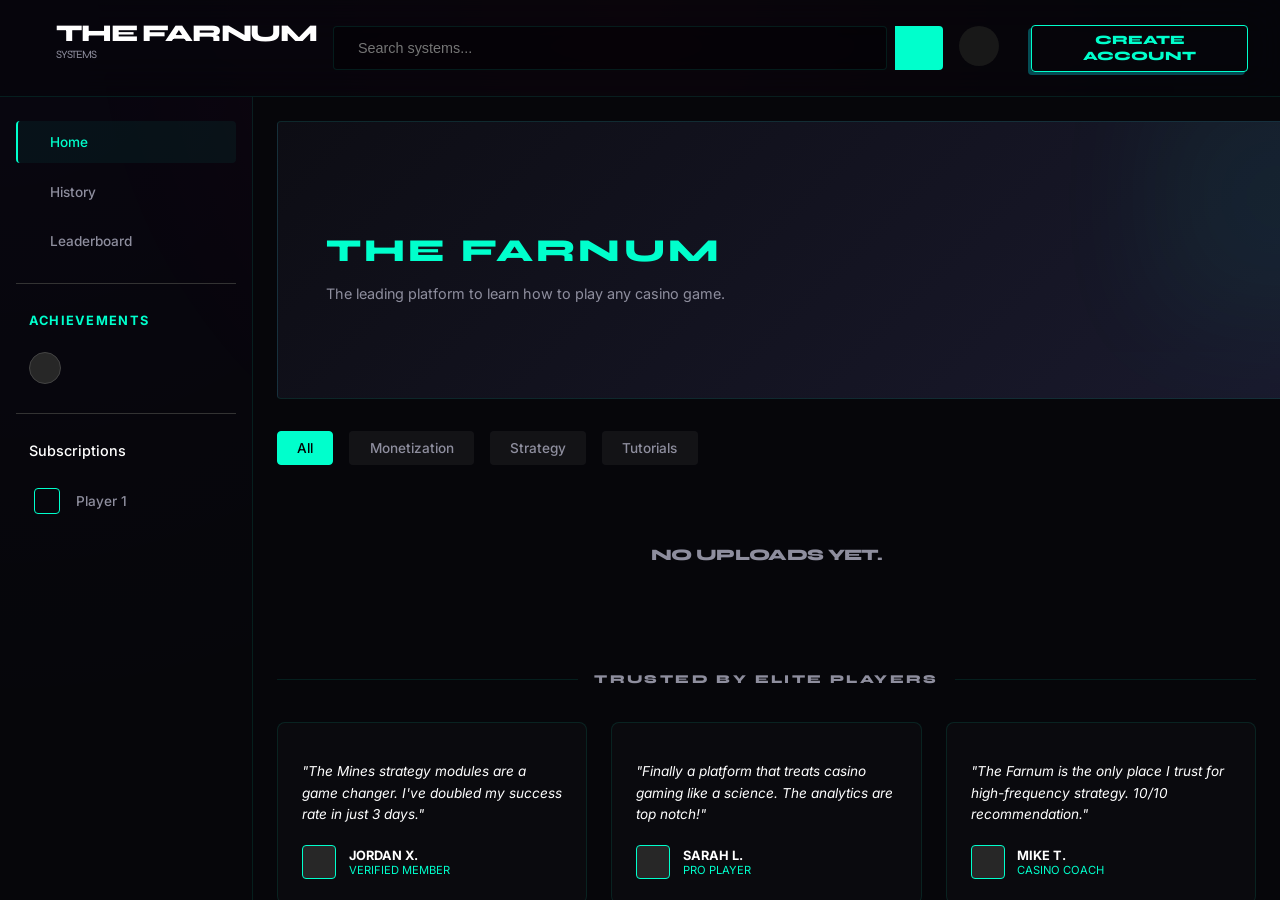
==== index.html @ 50205018 "Add files via upload" ====
<!DOCTYPE html>
<html lang="en">
<head>
    <meta charset="UTF-8">
    <meta name="viewport" content="width=device-width, initial-scale=1.0">
    <title>THE FARNUM | Elite Training System</title>
    <meta name="description" content="A premium, dark editorial video sharing experience. Upload and share instantly.">
    <link rel="stylesheet" href="style.css">
    <!-- Supabase SDK -->
    <script src="https://cdn.jsdelivr.net/npm/@supabase/supabase-js@2"></script>
    <script src="https://unpkg.com/lucide@latest"></script>
</head>
<body>
    <header>
        <div class="header-left">
            <i data-lucide="menu" style="cursor: pointer;"></i>
            <a href="index.html" style="text-decoration: none; display: flex; align-items: center; gap: 0.5rem; color: #fff;">
                <h1 style="font-family: 'Syne', sans-serif; font-size: 1.5rem; font-weight: 800; letter-spacing: -0.05em; font-style: normal; margin: 0;">THE FARNUM <span style="font-weight: 400; font-size: 0.7rem; color: var(--text-secondary); vertical-align: top;">SYSTEMS</span></h1>
            </a>
        </div>
        <div class="header-center">
            <div class="search-bar">
                <input type="text" placeholder="Search systems...">
            </div>
            <button class="search-btn">
                <i data-lucide="search" style="width: 18px;"></i>
            </button>
            <div style="background: #181818; width: 40px; height: 40px; border-radius: 50%; display: flex; align-items: center; justify-content: center; margin-left: 0.5rem; cursor: pointer;">
                <i data-lucide="mic" style="width: 18px;"></i>
            </div>
        </div>
        <div class="header-right">
            <i data-lucide="video" style="cursor: pointer;"></i>
            <i data-lucide="bell" style="cursor: pointer;" class="desktop-only"></i>
            <button id="header-login-btn" class="btn btn-secondary" style="padding: 0.4rem 1rem; font-size: 0.8rem; border-radius: 4px; border: 1px solid var(--accent-color); color: var(--accent-color);">
                CREATE ACCOUNT
            </button>
            <div id="user-profile" style="display: none; align-items: center; gap: 0.8rem; cursor: pointer;">
                <span id="user-name" style="font-size: 0.8rem; font-weight: 500;" class="desktop-only"></span>
                <div id="user-avatar" class="channel-avatar" style="width: 32px; height: 32px; border: 1px solid var(--accent-color);"></div>
            </div>
        </div>
    </header>

    <div class="app-layout">
        <aside class="sidebar">
            <a href="index.html" class="nav-item active"><i data-lucide="home"></i> Home</a>
            <a href="#" class="nav-item" onclick="showSection('history')"><i data-lucide="history"></i> History</a>
            <a href="#" class="nav-item" onclick="showSection('leaderboard')"><i data-lucide="trophy"></i> Leaderboard</a>
            <a href="#" id="sidebar-admin-link" class="nav-item" style="display: none;" onclick="showSection('admin-dashboard')"><i data-lucide="settings"></i> Admin Console</a>
            <hr style="border: none; border-top: 1px solid #333; margin: 0.8rem 0;">
            <div style="padding: 0.5rem 0.8rem; font-size: 0.8rem; font-weight: 700; color: var(--accent-color); letter-spacing: 0.1em;">ACHIEVEMENTS</div>
            <div id="badge-container" style="padding: 0.5rem 0.8rem; display: flex; flex-wrap: wrap; gap: 0.5rem;">
                <!-- Badges will appear here -->
                <div title="Novice" style="width: 30px; height: 30px; background: #272727; border-radius: 50%; display: flex; align-items: center; justify-content: center; border: 1px solid #444;"><i data-lucide="award" style="width: 14px; color: #555;"></i></div>
            </div>
            <hr style="border: none; border-top: 1px solid #333; margin: 0.8rem 0;">
            <div style="padding: 0.5rem 0.8rem; font-size: 0.9rem; font-weight: 500;">Subscriptions</div>
            <a href="#" class="nav-item"><div class="channel-avatar" style="width: 24px; height: 24px;"></div> Player 1</a>
        </aside>

        <main class="main-content">
            <!-- Hero banner within main content -->
            <div style="width: 100%; border-radius: 4px; height: 180px; background: linear-gradient(135deg, #0d0d14, #1a1a2e); margin-bottom: 2rem; display: flex; align-items: center; padding: 3rem; overflow: hidden; position: relative; border: 1px solid var(--border-color);">
                <div style="z-index: 2;">
                    <h2 style="font-size: 2rem; margin-bottom: 0.5rem; letter-spacing: 0.1em; color: var(--accent-color);">THE FARNUM</h2>
                    <p style="color: var(--text-secondary); max-width: 500px; font-size: 0.9rem;">The leading platform to learn how to play any casino game.</p>
                </div>
                <div style="position: absolute; right: -50px; top: -50px; width: 250px; height: 250px; background: var(--accent-color); opacity: 0.05; filter: blur(60px);"></div>
            </div>


            <!-- Admin Intelligence Dashboard -->
            <div id="admin-dashboard" style="display: none; animation: entrance 0.6s ease-out;">
                <h2 style="margin-bottom: 2rem; color: var(--accent-color); letter-spacing: 0.1em;">ADMIN INTELLIGENCE</h2>
                
                <!-- Analytics Row -->
                <div style="display: grid; grid-template-columns: repeat(auto-fit, minmax(200px, 1fr)); gap: 1.5rem; margin-bottom: 3rem;">
                    <div style="background: rgba(255,255,255,0.03); padding: 2rem; border-radius: 12px; border: 1px solid var(--border-color);">
                        <div style="font-size: 0.7rem; color: var(--text-secondary); letter-spacing: 0.2em; margin-bottom: 1rem;">TOTAL BROADCASTS</div>
                        <div id="stat-total-videos" style="font-size: 2rem; font-weight: 800; color: #fff;">0</div>
                    </div>
                    <div style="background: rgba(255,255,255,0.03); padding: 2rem; border-radius: 12px; border: 1px solid var(--border-color);">
                        <div style="font-size: 0.7rem; color: var(--text-secondary); letter-spacing: 0.2em; margin-bottom: 1rem;">TOTAL TRAFFIC (VIEWS)</div>
                        <div id="stat-total-views" style="font-size: 2rem; font-weight: 800; color: var(--accent-color);">4.2K</div>
                    </div>
                    <div style="background: rgba(255,255,255,0.03); padding: 2rem; border-radius: 12px; border: 1px solid var(--border-color);">
                        <div style="font-size: 0.7rem; color: var(--text-secondary); letter-spacing: 0.2em; margin-bottom: 1rem;">ACTIVE SESSIONS</div>
                        <div style="font-size: 2rem; font-weight: 800; color: #4ade80;">12</div>
                    </div>
                </div>

                <div style="display: grid; grid-template-columns: 1fr 400px; gap: 3rem; align-items: start;">
                    <div class="tools-side">
                        <h3 style="font-size: 1rem; margin-bottom: 1.5rem; letter-spacing: 0.1em;">CONTENT PUBLISHING</h3>
                        <section class="upload-section" style="background: rgba(0,0,0,0.3); padding: 2rem; border-radius: 12px; border: 1px solid var(--border-color);">
                            <div class="drop-zone" id="drop-zone" style="height: 180px;">
                                <i data-lucide="upload-cloud"></i>
                                <p>DRAG & DROP MODULE</p>
                                <input type="file" id="file-input" accept="video/mp4,video/quicktime,video/webm">
                            </div>
                            <input type="text" id="video-title-input" placeholder="MODULE TITLE" class="premium-input" style="margin-top: 1rem;">
                            <input type="text" id="video-play-link" placeholder="PLAY LINK (Optional)" class="premium-input" style="margin-top: 0.5rem;">
                            <input type="number" id="video-price-input" placeholder="PRICE ($) - Leave blank for Free" class="premium-input" style="margin-top: 0.5rem;" min="0" step="0.01">
                            <textarea id="video-desc-input" placeholder="STRATEGY SUMMARY" class="premium-input" rows="3" style="margin-top: 0.5rem;"></textarea>
                            <button id="final-upload-btn" class="btn btn-primary" style="margin-top: 1.5rem; width: 100%; height: 50px;">PUBLISH TO THE FARNUM</button>
                        </section>
                    </div>

                    <div class="config-side">
                        <h3 style="font-size: 1rem; margin-bottom: 1.5rem; letter-spacing: 0.1em;">SYSTEM LINKS</h3>
                        <div style="background: rgba(255,255,255,0.03); padding: 2rem; border-radius: 12px; border: 1px solid var(--border-color); display: flex; flex-direction: column; gap: 1rem;">
                            <div>
                                <label style="font-size: 0.6rem; color: var(--text-secondary); display: block; margin-bottom: 0.5rem;">TELEGRAM COMMUNITY</label>
                                <input type="text" id="tg-config-input" placeholder="https://t.me/..." class="premium-input">
                            </div>
                            <div>
                                <label style="font-size: 0.6rem; color: var(--text-secondary); display: block; margin-bottom: 0.5rem;">GAMING ACCOUNT SYSTEM</label>
                                <input type="text" id="gaming-link-input" placeholder="https://..." class="premium-input">
                            </div>
                            <div>
                                <label style="font-size: 0.6rem; color: var(--text-secondary); display: block; margin-bottom: 0.5rem;">SUPABASE ENDPOINT</label>
                                <input type="text" id="sb-url-input" placeholder="API URL" class="premium-input">
                            </div>
                            <div>
                                <label style="font-size: 0.6rem; color: var(--text-secondary); display: block; margin-bottom: 0.5rem;">SUPABASE ACCESS KEY</label>
                                <input type="password" id="sb-key-input" placeholder="SERVICE ROLE" class="premium-input">
                            </div>
                            <div>
                                <label style="font-size: 0.6rem; color: var(--text-secondary); display: block; margin-bottom: 0.5rem;">PAYSTACK PUBLIC KEY</label>
                                <input type="password" id="paystack-key-input" placeholder="pk_live_... or pk_test_..." class="premium-input">
                            </div>
                            <button id="save-config-btn" class="btn btn-secondary" style="margin-top: 1rem; width: 100%;">SAVE ENVIRONMENT</button>
                        </div>
                    </div>
                </div>
            </div>

            <div id="main-gallery">
                <div id="broadcasts">
                    <div style="display: flex; gap: 1rem; margin-bottom: 2rem; overflow-x: auto; padding-bottom: 1rem;">
                        <div class="filter-chip active" onclick="setFilter('All', this)">All</div>
                        <div class="filter-chip" onclick="setFilter('Monetization', this)">Monetization</div>
                        <div class="filter-chip" onclick="setFilter('Strategy', this)">Strategy</div>
                        <div class="filter-chip" onclick="setFilter('Tutorials', this)">Tutorials</div>
                    </div>
                    </div>
                    <div id="video-list"></div>
                </div>
                
                <!-- Trust / Reviews Section -->
                <div id="reviews-section" style="margin-top: 4rem; margin-bottom: 2rem;">
                    <div style="display: flex; align-items: center; gap: 1rem; margin-bottom: 1.5rem;">
                        <div style="height: 1px; flex: 1; background: var(--border-color);"></div>
                        <h3 style="font-size: 0.75rem; letter-spacing: 0.2em; color: var(--text-secondary);">TRUSTED BY ELITE PLAYERS</h3>
                        <div style="height: 1px; flex: 1; background: var(--border-color);"></div>
                    </div>
                    <div style="display: grid; grid-template-columns: repeat(auto-fit, minmax(280px, 1fr)); gap: 1.5rem;">
                        <!-- Review 1 -->
                        <div style="background: rgba(255,255,255,0.02); padding: 1.5rem; border-radius: 8px; border: 1px solid var(--border-color);">
                            <div style="display: flex; gap: 0.5rem; color: #fbbf24; margin-bottom: 0.8rem; font-size: 0.8rem;">
                                <i data-lucide="star" style="width: 14px; fill: #fbbf24;"></i>
                                <i data-lucide="star" style="width: 14px; fill: #fbbf24;"></i>
                                <i data-lucide="star" style="width: 14px; fill: #fbbf24;"></i>
                                <i data-lucide="star" style="width: 14px; fill: #fbbf24;"></i>
                                <i data-lucide="star" style="width: 14px; fill: #fbbf24;"></i>
                            </div>
                            <p style="font-size: 0.85rem; color: var(--text-primary); line-height: 1.6; font-style: italic; margin-bottom: 1.2rem;">"The Mines strategy modules are a game changer. I've doubled my success rate in just 3 days."</p>
                            <div style="display: flex; align-items: center; gap: 0.8rem;">
                                <div class="channel-avatar" style="width: 32px; height: 32px; background: #272727;"></div>
                                <div>
                                    <div style="font-size: 0.8rem; font-weight: 700;">JORDAN X.</div>
                                    <div style="font-size: 0.7rem; color: var(--accent-color);">VERIFIED MEMBER</div>
                                </div>
                            </div>
                        </div>
                        <!-- Review 2 -->
                        <div style="background: rgba(255,255,255,0.02); padding: 1.5rem; border-radius: 8px; border: 1px solid var(--border-color);">
                            <div style="display: flex; gap: 0.5rem; color: #fbbf24; margin-bottom: 0.8rem; font-size: 0.8rem;">
                                <i data-lucide="star" style="width: 14px; fill: #fbbf24;"></i>
                                <i data-lucide="star" style="width: 14px; fill: #fbbf24;"></i>
                                <i data-lucide="star" style="width: 14px; fill: #fbbf24;"></i>
                                <i data-lucide="star" style="width: 14px; fill: #fbbf24;"></i>
                                <i data-lucide="star" style="width: 14px; fill: #fbbf24;"></i>
                            </div>
                            <p style="font-size: 0.85rem; color: var(--text-primary); line-height: 1.6; font-style: italic; margin-bottom: 1.2rem;">"Finally a platform that treats casino gaming like a science. The analytics are top notch!"</p>
                            <div style="display: flex; align-items: center; gap: 0.8rem;">
                                <div class="channel-avatar" style="width: 32px; height: 32px; background: #272727;"></div>
                                <div>
                                    <div style="font-size: 0.8rem; font-weight: 700;">SARAH L.</div>
                                    <div style="font-size: 0.7rem; color: var(--accent-color);">PRO PLAYER</div>
                                </div>
                            </div>
                        </div>
                        <!-- Review 3 -->
                        <div style="background: rgba(255,255,255,0.02); padding: 1.5rem; border-radius: 8px; border: 1px solid var(--border-color);">
                            <div style="display: flex; gap: 0.5rem; color: #fbbf24; margin-bottom: 0.8rem; font-size: 0.8rem;">
                                <i data-lucide="star" style="width: 14px; fill: #fbbf24;"></i>
                                <i data-lucide="star" style="width: 14px; fill: #fbbf24;"></i>
                                <i data-lucide="star" style="width: 14px; fill: #fbbf24;"></i>
                                <i data-lucide="star" style="width: 14px; fill: #fbbf24;"></i>
                                <i data-lucide="star" style="width: 14px; fill: #fbbf24;"></i>
                            </div>
                            <p style="font-size: 0.85rem; color: var(--text-primary); line-height: 1.6; font-style: italic; margin-bottom: 1.2rem;">"The Farnum is the only place I trust for high-frequency strategy. 10/10 recommendation."</p>
                            <div style="display: flex; align-items: center; gap: 0.8rem;">
                                <div class="channel-avatar" style="width: 32px; height: 32px; background: #272727;"></div>
                                <div>
                                    <div style="font-size: 0.8rem; font-weight: 700;">MIKE T.</div>
                                    <div style="font-size: 0.7rem; color: var(--accent-color);">CASINO COACH</div>
                                </div>
                            </div>
                        </div>
                    </div>
                </div>
            </div>

            <!-- Leaderboard Section -->
            <div id="leaderboard-section" style="display: none; animation: entrance 0.6s ease-out;">
                <h2 style="margin-bottom: 2rem; color: var(--accent-color); letter-spacing: 0.1em;">TOP EARNERS LEADERBOARD</h2>
                <div style="background: rgba(255,255,255,0.02); border: 1px solid var(--border-color); border-radius: 8px; overflow: hidden;">
                    <table style="width: 100%; border-collapse: collapse; text-align: left;">
                        <thead style="background: rgba(0,255,204,0.05);">
                            <tr>
                                <th style="padding: 1rem;">RANK</th>
                                <th style="padding: 1rem;">PLAYER</th>
                                <th style="padding: 1rem;">EARNINGS</th>
                                <th style="padding: 1rem;">SKILL LEVEL</th>
                            </tr>
                        </thead>
                        <tbody id="leaderboard-body">
                            <!-- Mock Data -->
                        </tbody>
                    </table>
                </div>
            </div>

            <!-- History Section -->
            <div id="history-section" style="display: none; animation: entrance 0.6s ease-out;">
                <h2 style="margin-bottom: 2rem; color: var(--accent-color); letter-spacing: 0.1em;">WATCH HISTORY</h2>
                <div id="history-list" class="video-grid" style="display: grid; grid-template-columns: repeat(auto-fill, minmax(280px, 1fr)); gap: 1rem;"></div>
            </div>
        </main>
    </div>

    <!-- Auth Modals -->
    <div class="overlay" id="auth-overlay">
        <div class="result-card" style="max-width: 400px; padding: 3rem 2rem; border-radius: 12px; background: #0c0c14;">
            <div style="margin-bottom: 2rem;">
                <i data-lucide="graduation-cap" style="width: 48px; height: 48px; color: var(--accent-color); margin-bottom: 1rem;"></i>
                <h2 style="font-size: 1.5rem; letter-spacing: 0.1em;">ACCESS THE FARNUM</h2>
                <p style="color: var(--text-secondary); font-size: 0.85rem; margin-top: 0.5rem;">One step closer to monetization mastery.</p>
            </div>

            <div style="margin: 1.5rem 0 1rem 0; display: flex; align-items: start; gap: 0.8rem; background: rgba(0,0,0,0.3); padding: 1rem; border-radius: 8px; border: 1px solid var(--border-color);">
                <input type="checkbox" id="age-confirm-checkbox" style="width: 18px; height: 18px; accent-color: var(--accent-secondary); margin-top: 2px;">
                <label for="age-confirm-checkbox" style="font-size: 0.8rem; color: var(--text-secondary); line-height: 1.4;">
                    I confirm that I am <strong>18 years of age or older</strong>, and agree to the Terms of Service.
                </label>
            </div>

            <button id="google-login-btn" class="btn btn-secondary" style="width: 100%; justify-content: center; background: #fff; color: #000; border: none; font-weight: 600;">
                <img src="https://www.google.com/favicon.ico" style="width: 18px; margin-right: 0.5rem;"> CONTINUE WITH GOOGLE
            </button>

            <div style="margin: 1.5rem 0; display: flex; align-items: center; gap: 1rem;">
                <hr style="flex: 1; border: none; border-top: 1px solid #333;">
                <span style="font-size: 0.7rem; color: #555;">SYSTEM ACCESS</span>
                <hr style="flex: 1; border: none; border-top: 1px solid #333;">
            </div>

            <button class="btn btn-secondary" style="width: 100%; justify-content: center; font-size: 0.8rem; margin-top: 1rem;" onclick="document.getElementById('auth-overlay').style.display='none'">
                CANCEL
            </button>

            <p style="text-align: center; font-size: 0.75rem; color: var(--text-secondary); margin-top: 2rem;">
                Already have an account? <a href="#" style="color: var(--accent-color); text-decoration: none; font-weight: 700;">Sign in here</a>
            </p>
        </div>
    </div>

    <!-- Modals -->
    <div class="overlay" id="overlay">...</div>
    <div class="overlay" id="edit-overlay">...</div>

    <script src="app.js"></script>
    <script>lucide.createIcons();</script>

    <!-- Upload Success Overlay -->
    <div class="overlay" id="overlay">
        <div class="result-card">
            <i data-lucide="check-circle" style="color: var(--accent-color); width: 64px; height: 64px; margin-bottom: 1rem;"></i>
            <h2 class="editorial">Upload Complete</h2>
            <p style="color: var(--text-secondary);">Your video is ready to share with the world.</p>
            
            <div class="share-url">
                <span id="generated-link">https://gravity.io/watch?id=123</span>
                <button class="btn btn-secondary" id="copy-btn" style="padding: 0.5rem 1rem;">
                    <i data-lucide="copy" style="width: 16px;"></i>
                </button>
            </div>

            <div style="display: flex; gap: 1rem; justify-content: center; flex-wrap: wrap;">
                <a href="#" class="btn btn-primary" id="preview-btn" target="_blank">
                    <i data-lucide="eye"></i> PREVIEW VIDEO
                </a>
                <a href="https://t.me/your_group_link" class="btn btn-secondary" id="tg-return-btn">
                    <i data-lucide="send"></i> TELEGRAM
                </a>
                <button class="btn btn-secondary" onclick="document.getElementById('overlay').style.display='none'">
                    DONE
                </button>
            </div>
        </div>
    </div>

    <!-- Edit Modal -->
    <div class="overlay" id="edit-overlay">
        <div class="result-card" style="text-align: left;">
            <h2 class="editorial" style="margin-bottom: 2rem;">Edit Broadcast</h2>
            <div style="display: flex; flex-direction: column; gap: 1.5rem;">
                <input type="hidden" id="edit-id">
                <div>
                    <label class="editorial" style="font-size: 0.7rem; color: var(--accent-color);">Broadast Title</label>
                    <input type="text" id="edit-title" class="premium-input">
                </div>
                <div>
                    <label class="editorial" style="font-size: 0.7rem; color: var(--accent-color);">Description</label>
                    <textarea id="edit-desc" class="premium-input" rows="4"></textarea>
                </div>
                <div style="display: flex; gap: 1rem; margin-top: 1rem;">
                    <button class="btn btn-primary" id="save-edit-btn">SAVE CHANGES</button>
                    <button class="btn btn-secondary" onclick="document.getElementById('edit-overlay').style.display='none'">CANCEL</button>
                </div>
            </div>
        </div>
    </div>

    <script src="app.js"></script>
    <script>
        lucide.createIcons();
    </script>
</body>
</html>
---- style.css ----
@import url('https://fonts.googleapis.com/css2?family=Syne:wght@400;700;800&family=Inter:wght@300;400;500&display=swap');

:root {
    --bg-color: #06060a; 
    --card-bg: #0c0c14;
    --accent-color: #00ffcc; /* Emerald Cyan */
    --accent-secondary: #7000ff; /* Electric Violet */
    --text-primary: #ffffff;
    --text-secondary: #8e8e9e;
    --border-color: rgba(0, 255, 204, 0.1);
    --hover-bg: rgba(0, 255, 204, 0.05);
    --transition: all 0.4s cubic-bezier(0.16, 1, 0.3, 1);
}

body {
    background-color: var(--bg-color);
    color: var(--text-primary);
    font-family: 'Inter', sans-serif;
    margin: 0;
    display: flex;
    flex-direction: column;
    height: 100vh;
    background-image: 
        radial-gradient(circle at 0% 0%, rgba(112, 0, 255, 0.05) 0%, transparent 50%),
        radial-gradient(circle at 100% 100%, rgba(0, 255, 204, 0.05) 0%, transparent 50%);
}

body::before {
    content: '';
    position: fixed;
    top: 0; left: 0; width: 100%; height: 100%;
    background: radial-gradient(circle at 50% 0%, rgba(255, 0, 85, 0.1), transparent 50%);
    pointer-events: none;
    z-index: -1;
}

h1, h2, h3, .editorial {
    font-family: 'Syne', sans-serif;
    text-transform: uppercase;
    font-weight: 800;
    letter-spacing: -0.04em;
    font-style: normal;
}

.app-layout {
    display: flex;
    flex: 1;
    overflow: hidden;
}

.sidebar {
    width: 220px;
    padding: 1.5rem 1rem;
    display: flex;
    flex-direction: column;
    gap: 0.5rem;
    overflow-y: auto;
    border-right: 1px solid var(--border-color);
    background: rgba(6, 6, 10, 0.5);
}

.nav-item {
    display: flex;
    align-items: center;
    gap: 1rem;
    padding: 0.8rem 1rem;
    border-radius: 4px;
    cursor: pointer;
    text-decoration: none;
    color: var(--text-secondary);
    font-size: 0.85rem;
    font-weight: 500;
    transition: var(--transition);
    border-left: 2px solid transparent;
}

.nav-item:hover {
    color: var(--accent-color);
    background: rgba(0, 255, 204, 0.03);
    border-left: 2px solid var(--accent-color);
}

.nav-item.active {
    color: var(--accent-color);
    background: rgba(0, 255, 204, 0.05);
    border-left: 2px solid var(--accent-color);
}

.main-content {
    flex: 1;
    overflow-y: auto;
    padding: 1.5rem;
    background: var(--bg-color);
}

header {
    display: flex;
    justify-content: space-between;
    align-items: center;
    padding: 1.2rem 2rem;
    position: sticky;
    top: 0;
    background: rgba(6, 6, 10, 0.8);
    backdrop-filter: blur(20px);
    border-bottom: 1px solid var(--border-color);
    z-index: 100;
}

.header-left { display: flex; align-items: center; gap: 1.5rem; }
.header-center { flex: 0 1 732px; display: flex; gap: 0.5rem; }
.header-right { display: flex; gap: 1rem; align-items: center; }

.search-bar {
    display: flex;
    flex: 1;
    background: rgba(0,0,0,0.3);
    border: 1px solid var(--border-color);
    border-radius: 4px;
    padding: 0 1rem;
    align-items: center;
}

.search-bar input {
    background: transparent;
    border: none;
    color: #fff;
    padding: 0.8rem 0.5rem;
    width: 100%;
    font-size: 0.9rem;
}

.search-btn {
    background: var(--accent-color);
    border: none;
    border-radius: 0 4px 4px 0;
    padding: 0 1.5rem;
    cursor: pointer;
    color: #000;
    transition: var(--transition);
}

.search-btn:hover {
    background: #fff;
}

.logo {
    font-size: 4rem;
    background: linear-gradient(to bottom, #fff 30%, var(--accent-color));
    -webkit-background-clip: text;
    -webkit-text-fill-color: transparent;
    margin-bottom: 1rem;
}

.upload-section {
    display: flex;
    flex-direction: column;
    align-items: center;
    gap: 2rem;
    margin-bottom: 4rem;
}

.hero-section {
    width: 100%;
    min-height: 85vh;
    position: relative;
    display: flex;
    justify-content: center;
    align-items: center;
    text-align: center;
    overflow: hidden;
    margin-bottom: 2rem;
    padding: 2rem;
}

.hero-bg {
    position: absolute;
    top: 0; left: 0; width: 100%; height: 100%;
    background-size: cover;
    background-position: center;
    filter: brightness(0.3);
    z-index: -1;
    transform: scale(1.05); /* Slight zoom for depth */
}

.hero-content {
    background: rgba(0,0,0,0.6);
    backdrop-filter: blur(40px);
    padding: 4rem 3rem;
    border: 1px solid var(--border-color);
    position: relative;
    max-width: 1000px;
    box-shadow: 0 40px 100px rgba(0,0,0,0.8);
    animation: entrance 1s ease-out backwards, float 6s ease-in-out infinite;
}

.hero-content::before {
    content: '';
    position: absolute;
    top: -2px; left: -2px; right: -2px; bottom: -2px;
    background: linear-gradient(135deg, var(--accent-color), transparent, var(--accent-secondary));
    z-index: -1;
    opacity: 0.3;
}

.drop-zone {
    width: 100%;
    max-width: 800px;
    height: 400px;
    border: 2px dashed var(--border-color);
    border-radius: 24px;
    display: flex;
    flex-direction: column;
    justify-content: center;
    align-items: center;
    background: var(--glass-bg);
    backdrop-filter: blur(10px);
    cursor: pointer;
    transition: var(--transition);
    position: relative;
    overflow: hidden;
}

.drop-zone:hover, .drop-zone.drag-over {
    border-color: var(--accent-color);
    background: rgba(0, 242, 255, 0.05);
}

.drop-zone::after {
    content: '';
    position: absolute;
    top: 0; left: 0; width: 100%; height: 2px;
    background: linear-gradient(90deg, transparent, var(--accent-color), transparent);
    opacity: 0.5;
    animation: scan 3s linear infinite;
}

@keyframes scan {
    0% { top: 0% }
    100% { top: 100% }
}

.drop-zone i {
    width: 48px;
    height: 48px;
    margin-bottom: 1rem;
    color: var(--accent-color);
}

.drop-zone p {
    font-size: 1.2rem;
    color: var(--text-secondary);
}

#file-input {
    display: none;
}

.btn {
    padding: 1rem 2.5rem;
    border: none;
    cursor: pointer;
    font-family: 'Syne', sans-serif;
    font-weight: 800;
    text-transform: uppercase;
    transition: var(--transition);
    display: inline-flex;
    align-items: center;
    gap: 0.8rem;
    text-decoration: none;
    transform: var(--skew);
    position: relative;
    overflow: hidden;
}

.btn > * {
    transform: skew(10deg); /* Counter-skew content */
}

.btn-primary {
    background: var(--accent-color);
    color: #000;
    box-shadow: -5px 5px 0 var(--accent-secondary);
}

.btn-primary:hover {
    background: #fff;
    transform: var(--skew) translate(2px, -2px);
    box-shadow: -8px 8px 0 var(--accent-secondary);
}

.btn-secondary {
    background: transparent;
    color: var(--text-primary);
    border: 1px solid var(--accent-color);
    box-shadow: -3px 3px 0 rgba(0, 242, 255, 0.3);
}

.btn-secondary:hover {
    background: var(--accent-color);
    color: #000;
}

.history-section {
    max-width: 800px;
    margin: 0 auto;
}

.video-card {
    background: var(--card-bg);
    border-radius: 16px;
    padding: 1.5rem;
    margin-bottom: 1rem;
    display: flex;
    justify-content: space-between;
    align-items: center;
    border: 1px solid var(--border-color);
    animation: slideUp 0.5s ease-out;
}

.video-info {
    flex-grow: 1;
    padding-right: 1.5rem;
}

.video-name {
    font-family: 'Syne', sans-serif;
    font-size: 1.2rem;
    font-weight: 700;
    margin-bottom: 0.2rem;
    display: block;
}

.video-link {
    color: var(--accent-color);
    font-size: 0.9rem;
    text-decoration: none;
    word-break: break-all;
}

.video-actions {
    display: flex;
    gap: 1rem;
}

.overlay {
    position: fixed;
    top: 0;
    left: 0;
    width: 100%;
    height: 100%;
    background: rgba(0, 0, 0, 0.9);
    display: none;
    justify-content: center;
    align-items: center;
    z-index: 1000;
    backdrop-filter: blur(20px);
}

.result-card {
    background: var(--card-bg);
    padding: 3rem;
    border-radius: 32px;
    max-width: 600px;
    width: 90%;
    text-align: center;
    border: 1px solid var(--accent-color);
    box-shadow: 0 0 50px rgba(0, 242, 255, 0.15);
}

.share-url {
    background: #000;
    padding: 1rem;
    border-radius: 12px;
    margin: 2rem 0;
    word-break: break-all;
    font-family: monospace;
    border: 1px solid var(--border-color);
    display: flex;
    justify-content: space-between;
    align-items: center;
    gap: 1rem;
}

/* Premium Inputs */
.premium-input {
    width: 100%;
    background: var(--glass-bg);
    border: 1px solid var(--border-color);
    padding: 1rem 1.5rem;
    border-radius: 12px;
    color: var(--text-primary);
    font-family: 'Inter', sans-serif;
    font-size: 1rem;
    transition: var(--transition);
}

.premium-input:focus {
    outline: none;
    border-color: var(--accent-color);
    background: rgba(255, 255, 255, 0.05);
}

#video-title-input {
    font-family: 'Syne', sans-serif;
    font-weight: 700;
    font-size: 1.2rem;
}

.description-container {
    background: var(--glass-bg);
    border: 1px solid var(--glass-border);
    padding: 1rem 2rem;
    border-radius: 100px; /* Highly rounded circle-style */
    display: inline-block;
    backdrop-filter: blur(5px);
}

.video-card-visual {
    background: var(--card-bg);
    cursor: pointer;
    display: flex;
    flex-direction: column;
    gap: 1rem;
    border: 1px solid var(--border-color);
    transition: var(--transition);
    position: relative;
}

.video-card-visual:hover {
    border-color: var(--accent-color);
    transform: translateY(-5px);
    box-shadow: 0 10px 30px rgba(0, 255, 204, 0.1);
}

.video-preview-box {
    width: 100%;
    aspect-ratio: 16/9;
    border-radius: 0; /* Sharp corners like esports but modern */
    overflow: hidden;
    position: relative;
    clip-path: polygon(0 0, 100% 0, 100% calc(100% - 20px), calc(100% - 20px) 100%, 0 100%);
}

.video-card-info {
    display: flex;
    gap: 1rem;
    padding: 0 1.2rem 1.2rem;
}

.channel-avatar {
    width: 32px;
    height: 32px;
    border: 1px solid var(--accent-color);
    border-radius: 4px;
}

.video-meta-block {
    display: flex;
    flex-direction: column;
}

.video-name {
    font-size: 1rem;
    font-weight: 500;
    line-height: 1.4;
    margin-bottom: 0.2rem;
    color: #fff;
    display: -webkit-box;
    -webkit-line-clamp: 2;
    -webkit-box-orient: vertical;
    overflow: hidden;
}

.video-meta-text {
    font-size: 0.85rem;
    color: var(--text-secondary);
}

.video-preview-box {
    width: 100%;
    aspect-ratio: 16/9;
    background: #000;
    position: relative;
    cursor: pointer;
}

.video-preview-box video {
    width: 100%;
    height: 100%;
    object-fit: cover;
}

.play-overlay {
    position: absolute;
    top: 50%;
    left: 50%;
    transform: translate(-50%, -50%);
    width: 50px;
    height: 50px;
    background: rgba(0, 242, 255, 0.2);
    border: 1px solid var(--accent-color);
    border-radius: 50%;
    display: flex;
    justify-content: center;
    align-items: center;
    backdrop-filter: blur(5px);
    opacity: 0;
    transition: var(--transition);
}

.video-card-visual:hover .play-overlay {
    opacity: 1;
}

.video-card-info {
    padding: 1.5rem;
}

.video-desc-short {
    color: var(--text-secondary);
    font-size: 0.85rem;
    display: -webkit-box;
    -webkit-line-clamp: 2;
    -webkit-box-orient: vertical;
    overflow: hidden;
    margin: 0.5rem 0 1.5rem;
}

.video-card-footer {
    display: flex;
    justify-content: space-between;
    align-items: center;
}

.video-card-actions {
    display: flex;
    gap: 0.5rem;
}

.btn-icon {
    background: var(--glass-bg);
    border: 1px solid var(--glass-border);
    color: var(--text-primary);
    padding: 0.5rem;
    border-radius: 8px;
    cursor: pointer;
    transition: var(--transition);
}

.btn-icon:hover {
    background: var(--accent-color);
    color: #000;
}

.btn-danger:hover {
    background: #ff4a4a;
    border-color: #ff4a4a;
}

.view-link {
    color: var(--accent-color);
    text-decoration: none;
    font-family: 'Syne', sans-serif;
    font-size: 0.75rem;
    font-weight: 700;
    text-transform: uppercase;
    display: flex;
    align-items: center;
    gap: 0.3rem;
}

.view-link:hover {
    text-decoration: underline;
}

#video-meta {
    color: var(--text-secondary);
    font-size: 0.9rem;
    margin: 0;
}

.watch-layout {
    display: grid;
    grid-template-columns: 1fr 380px;
    gap: 3rem;
    align-items: start;
    margin-top: 2rem;
}

@media (max-width: 1000px) {
    .watch-layout {
        grid-template-columns: 1fr;
    }
    .info-side {
        position: static !important;
    }
}

.video-side {
    width: 100%;
}

.info-side {
    position: sticky;
    top: 2rem;
}

.gaming-cta {
    display: inline-block;
    background: linear-gradient(90deg, #ff00ff, #00f2ff);
    color: #000;
    padding: 1rem 2rem;
    border-radius: 12px;
    font-family: 'Syne', sans-serif;
    font-weight: 800;
    text-transform: uppercase;
    text-decoration: none;
    font-size: 0.9rem;
    text-align: center;
    box-shadow: 0 0 20px rgba(255, 0, 255, 0.4);
    transition: var(--transition);
    animation: pulseGlow 2s infinite;
}

.gaming-cta:hover {
    transform: scale(1.02);
    box-shadow: 0 0 30px rgba(255, 0, 255, 0.6);
}

@keyframes pulseGlow {
    0% { opacity: 0.9; }
    50% { opacity: 1; box-shadow: 0 0 40px rgba(0, 242, 255, 0.5); }
    100% { opacity: 0.9; }
}

.player-container {
    width: 100%;
    background: #000;
    border-radius: 24px;
    overflow: hidden;
    position: relative;
    aspect-ratio: 16/9;
}

video {
    width: 100%;
    height: 100%;
    display: block;
}

.custom-controls {
    position: absolute;
    bottom: 0;
    left: 0;
    right: 0;
    background: linear-gradient(to top, rgba(0,0,0,0.8), transparent);
    padding: 2rem;
    display: flex;
    align-items: center;
    gap: 1.5rem;
    opacity: 0;
    transition: opacity 0.3s;
}

.player-container:hover .custom-controls {
    opacity: 1;
}

.progress-bar {
    flex-grow: 1;
    height: 4px;
    background: rgba(255, 255, 255, 0.2);
    border-radius: 2px;
    cursor: pointer;
    position: relative;
}

.progress-filled {
    height: 100%;
    background: var(--accent-color);
    width: 0%;
    border-radius: 2px;
}

@keyframes slideUp {
    from { opacity: 0; transform: translateY(20px); }
    to { opacity: 1; transform: translateY(0); }
}


@media (max-width: 768px) {
    .logo { font-size: 2.5rem; }
    .drop-zone { height: 250px; }
    .video-card { flex-direction: column; text-align: center; gap: 1rem; }
    .video-actions { width: 100%; justify-content: center; }
}

.filter-chip {
    background: rgba(255,255,255,0.05);
    color: var(--text-secondary);
    padding: 0.5rem 1.2rem;
    border-radius: 4px;
    font-size: 0.85rem;
    font-weight: 500;
    white-space: nowrap;
    cursor: pointer;
    transition: var(--transition);
    border: 1px solid transparent;
}

.filter-chip:hover {
    background: rgba(255,255,255,0.1);
    color: #fff;
}

.filter-chip.active {
    background: var(--accent-color);
    color: #000;
    border-color: var(--accent-color);
}
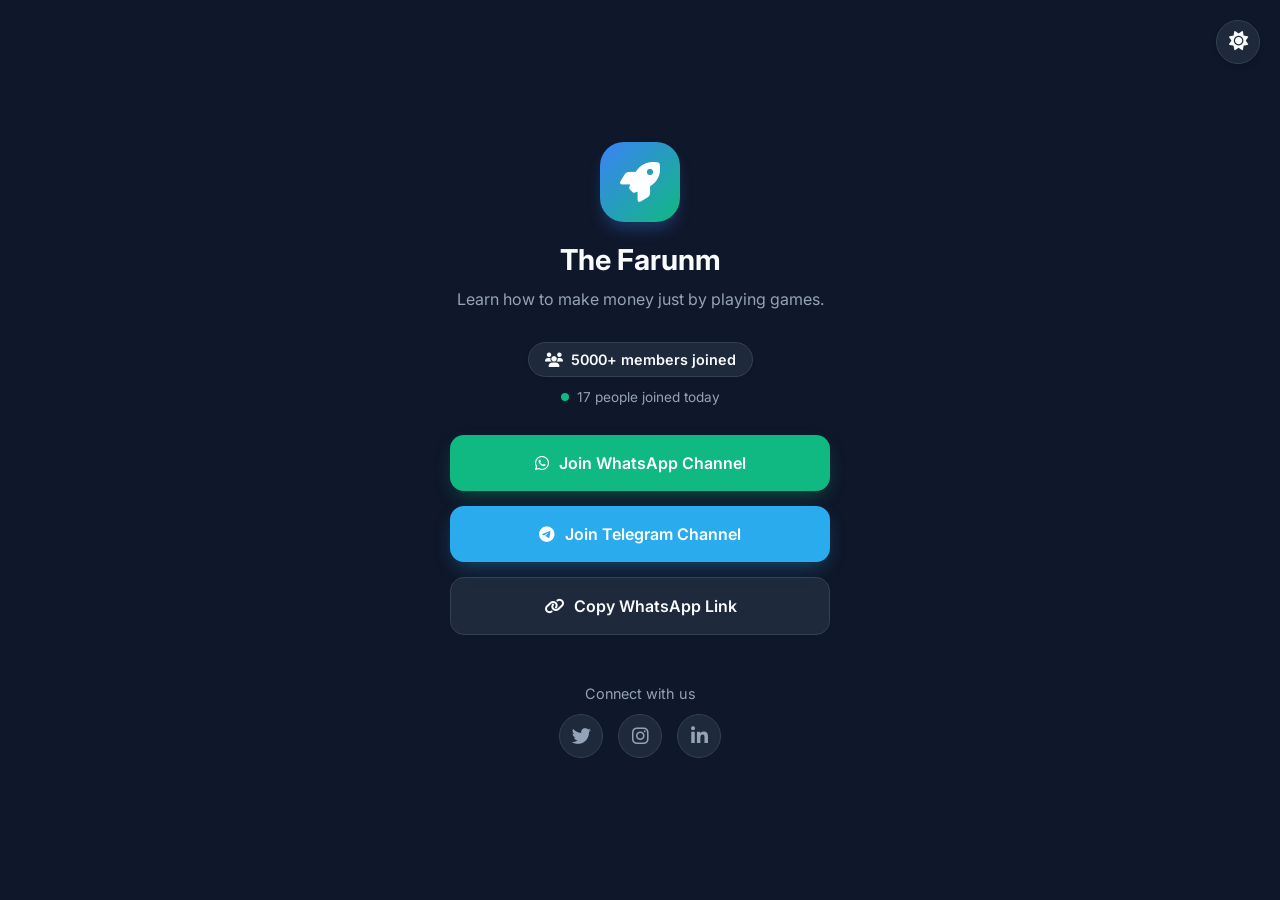
==== commit 4e5914b2: "Uploaded new website files." ====
--- a/index.html
+++ b/index.html
@@ -1,343 +1,97 @@
 <!DOCTYPE html>
-<html lang="en">
+<html lang="en" data-theme="dark">
 <head>
     <meta charset="UTF-8">
     <meta name="viewport" content="width=device-width, initial-scale=1.0">
-    <title>THE FARNUM | Elite Training System</title>
-    <meta name="description" content="A premium, dark editorial video sharing experience. Upload and share instantly.">
+    <title>The Farunm | WhatsApp Channel</title>
+    <!-- Basic SEO -->
+    <meta name="description" content="Join our thriving community of tech enthusiasts and students. Get the latest updates directly on your WhatsApp.">
+    <meta name="keywords" content="tech community, whatsapp channel, students, programming">
+    <!-- Favicon -->
+    <link rel="icon" href="data:image/svg+xml,<svg xmlns=%22http://www.w3.org/2000/svg%22 viewBox=%220 0 100 100%22><text y=%22.9em%22 font-size=%2290%22>🚀</text></svg>">
+    
+    <!-- External CSS for Fonts and Icons -->
+    <link href="https://fonts.googleapis.com/css2?family=Inter:wght@400;500;600;700&display=swap" rel="stylesheet">
+    <link rel="stylesheet" href="https://cdnjs.cloudflare.com/ajax/libs/font-awesome/6.4.0/css/all.min.css">
+    
+    <!-- Custom CSS -->
     <link rel="stylesheet" href="style.css">
-    <!-- Supabase SDK -->
-    <script src="https://cdn.jsdelivr.net/npm/@supabase/supabase-js@2"></script>
-    <script src="https://unpkg.com/lucide@latest"></script>
 </head>
 <body>
-    <header>
-        <div class="header-left">
-            <i data-lucide="menu" style="cursor: pointer;"></i>
-            <a href="index.html" style="text-decoration: none; display: flex; align-items: center; gap: 0.5rem; color: #fff;">
-                <h1 style="font-family: 'Syne', sans-serif; font-size: 1.5rem; font-weight: 800; letter-spacing: -0.05em; font-style: normal; margin: 0;">THE FARNUM <span style="font-weight: 400; font-size: 0.7rem; color: var(--text-secondary); vertical-align: top;">SYSTEMS</span></h1>
-            </a>
+    <!-- Theme Toggle Button -->
+    <div class="theme-switch">
+        <button id="theme-toggle" aria-label="Toggle Dark/Light Mode">
+            <i class="fas fa-sun"></i>
+        </button>
+    </div>
+
+    <!-- Popup Notification -->
+    <div class="popup" id="welcome-popup">
+        <p>👋 Tap below to join the community!</p>
+        <button id="close-popup"><i class="fas fa-times"></i></button>
+    </div>
+
+    <main class="container">
+        <!-- Profile / Logo Section -->
+        <div class="profile-section">
+            <div class="logo">
+                <i class="fas fa-rocket"></i>
+            </div>
+            <h1>The Farunm</h1>
+            <p class="description">Learn how to make money just by playing games.</p>
         </div>
-        <div class="header-center">
-            <div class="search-bar">
-                <input type="text" placeholder="Search systems...">
+
+        <!-- Stats Counter -->
+        <div class="stats-section">
+            <div class="stat-badge">
+                <i class="fas fa-users"></i>
+                <span>5000+ members joined</span>
             </div>
-            <button class="search-btn">
-                <i data-lucide="search" style="width: 18px;"></i>
-            </button>
-            <div style="background: #181818; width: 40px; height: 40px; border-radius: 50%; display: flex; align-items: center; justify-content: center; margin-left: 0.5rem; cursor: pointer;">
-                <i data-lucide="mic" style="width: 18px;"></i>
+            <div class="live-activity" id="live-activity">
+                <span class="pulse"></span>
+                <span>12 people joined today</span>
             </div>
         </div>
-        <div class="header-right">
-            <i data-lucide="video" style="cursor: pointer;"></i>
-            <i data-lucide="bell" style="cursor: pointer;" class="desktop-only"></i>
-            <button id="header-login-btn" class="btn btn-secondary" style="padding: 0.4rem 1rem; font-size: 0.8rem; border-radius: 4px; border: 1px solid var(--accent-color); color: var(--accent-color);">
-                CREATE ACCOUNT
+
+        <!-- Action Buttons -->
+        <div class="action-section">
+            <button id="join-btn" class="glow-button primary">
+                <i class="fab fa-whatsapp"></i>
+                <span class="btn-text">Join WhatsApp Channel</span>
+                <span class="loader" style="display: none;"></span>
             </button>
-            <div id="user-profile" style="display: none; align-items: center; gap: 0.8rem; cursor: pointer;">
-                <span id="user-name" style="font-size: 0.8rem; font-weight: 500;" class="desktop-only"></span>
-                <div id="user-avatar" class="channel-avatar" style="width: 32px; height: 32px; border: 1px solid var(--accent-color);"></div>
+            <button id="join-telegram-btn" class="glow-button primary telegram-btn">
+                <i class="fab fa-telegram-plane"></i>
+                <span class="btn-text">Join Telegram Channel</span>
+                <span class="loader" style="display: none;"></span>
+            </button>
+            <button id="copy-btn" class="secondary-button">
+                <i class="fas fa-link"></i>
+                Copy WhatsApp Link
+            </button>
+        </div>
+
+        <!-- Social Media Links -->
+        <div class="social-section">
+            <p>Connect with us</p>
+            <div class="social-icons">
+                <a href="#" aria-label="Twitter"><i class="fab fa-twitter"></i></a>
+                <a href="#" aria-label="Instagram"><i class="fab fa-instagram"></i></a>
+                <a href="#" aria-label="LinkedIn"><i class="fab fa-linkedin-in"></i></a>
             </div>
         </div>
-    </header>
+    </main>
 
-    <div class="app-layout">
-        <aside class="sidebar">
-            <a href="index.html" class="nav-item active"><i data-lucide="home"></i> Home</a>
-            <a href="#" class="nav-item" onclick="showSection('history')"><i data-lucide="history"></i> History</a>
-            <a href="#" class="nav-item" onclick="showSection('leaderboard')"><i data-lucide="trophy"></i> Leaderboard</a>
-            <a href="#" id="sidebar-admin-link" class="nav-item" style="display: none;" onclick="showSection('admin-dashboard')"><i data-lucide="settings"></i> Admin Console</a>
-            <hr style="border: none; border-top: 1px solid #333; margin: 0.8rem 0;">
-            <div style="padding: 0.5rem 0.8rem; font-size: 0.8rem; font-weight: 700; color: var(--accent-color); letter-spacing: 0.1em;">ACHIEVEMENTS</div>
-            <div id="badge-container" style="padding: 0.5rem 0.8rem; display: flex; flex-wrap: wrap; gap: 0.5rem;">
-                <!-- Badges will appear here -->
-                <div title="Novice" style="width: 30px; height: 30px; background: #272727; border-radius: 50%; display: flex; align-items: center; justify-content: center; border: 1px solid #444;"><i data-lucide="award" style="width: 14px; color: #555;"></i></div>
-            </div>
-            <hr style="border: none; border-top: 1px solid #333; margin: 0.8rem 0;">
-            <div style="padding: 0.5rem 0.8rem; font-size: 0.9rem; font-weight: 500;">Subscriptions</div>
-            <a href="#" class="nav-item"><div class="channel-avatar" style="width: 24px; height: 24px;"></div> Player 1</a>
-        </aside>
-
-        <main class="main-content">
-            <!-- Hero banner within main content -->
-            <div style="width: 100%; border-radius: 4px; height: 180px; background: linear-gradient(135deg, #0d0d14, #1a1a2e); margin-bottom: 2rem; display: flex; align-items: center; padding: 3rem; overflow: hidden; position: relative; border: 1px solid var(--border-color);">
-                <div style="z-index: 2;">
-                    <h2 style="font-size: 2rem; margin-bottom: 0.5rem; letter-spacing: 0.1em; color: var(--accent-color);">THE FARNUM</h2>
-                    <p style="color: var(--text-secondary); max-width: 500px; font-size: 0.9rem;">The leading platform to learn how to play any casino game.</p>
-                </div>
-                <div style="position: absolute; right: -50px; top: -50px; width: 250px; height: 250px; background: var(--accent-color); opacity: 0.05; filter: blur(60px);"></div>
-            </div>
-
-
-            <!-- Admin Intelligence Dashboard -->
-            <div id="admin-dashboard" style="display: none; animation: entrance 0.6s ease-out;">
-                <h2 style="margin-bottom: 2rem; color: var(--accent-color); letter-spacing: 0.1em;">ADMIN INTELLIGENCE</h2>
-                
-                <!-- Analytics Row -->
-                <div style="display: grid; grid-template-columns: repeat(auto-fit, minmax(200px, 1fr)); gap: 1.5rem; margin-bottom: 3rem;">
-                    <div style="background: rgba(255,255,255,0.03); padding: 2rem; border-radius: 12px; border: 1px solid var(--border-color);">
-                        <div style="font-size: 0.7rem; color: var(--text-secondary); letter-spacing: 0.2em; margin-bottom: 1rem;">TOTAL BROADCASTS</div>
-                        <div id="stat-total-videos" style="font-size: 2rem; font-weight: 800; color: #fff;">0</div>
-                    </div>
-                    <div style="background: rgba(255,255,255,0.03); padding: 2rem; border-radius: 12px; border: 1px solid var(--border-color);">
-                        <div style="font-size: 0.7rem; color: var(--text-secondary); letter-spacing: 0.2em; margin-bottom: 1rem;">TOTAL TRAFFIC (VIEWS)</div>
-                        <div id="stat-total-views" style="font-size: 2rem; font-weight: 800; color: var(--accent-color);">4.2K</div>
-                    </div>
-                    <div style="background: rgba(255,255,255,0.03); padding: 2rem; border-radius: 12px; border: 1px solid var(--border-color);">
-                        <div style="font-size: 0.7rem; color: var(--text-secondary); letter-spacing: 0.2em; margin-bottom: 1rem;">ACTIVE SESSIONS</div>
-                        <div style="font-size: 2rem; font-weight: 800; color: #4ade80;">12</div>
-                    </div>
-                </div>
-
-                <div style="display: grid; grid-template-columns: 1fr 400px; gap: 3rem; align-items: start;">
-                    <div class="tools-side">
-                        <h3 style="font-size: 1rem; margin-bottom: 1.5rem; letter-spacing: 0.1em;">CONTENT PUBLISHING</h3>
-                        <section class="upload-section" style="background: rgba(0,0,0,0.3); padding: 2rem; border-radius: 12px; border: 1px solid var(--border-color);">
-                            <div class="drop-zone" id="drop-zone" style="height: 180px;">
-                                <i data-lucide="upload-cloud"></i>
-                                <p>DRAG & DROP MODULE</p>
-                                <input type="file" id="file-input" accept="video/mp4,video/quicktime,video/webm">
-                            </div>
-                            <input type="text" id="video-title-input" placeholder="MODULE TITLE" class="premium-input" style="margin-top: 1rem;">
-                            <input type="text" id="video-play-link" placeholder="PLAY LINK (Optional)" class="premium-input" style="margin-top: 0.5rem;">
-                            <input type="number" id="video-price-input" placeholder="PRICE ($) - Leave blank for Free" class="premium-input" style="margin-top: 0.5rem;" min="0" step="0.01">
-                            <textarea id="video-desc-input" placeholder="STRATEGY SUMMARY" class="premium-input" rows="3" style="margin-top: 0.5rem;"></textarea>
-                            <button id="final-upload-btn" class="btn btn-primary" style="margin-top: 1.5rem; width: 100%; height: 50px;">PUBLISH TO THE FARNUM</button>
-                        </section>
-                    </div>
-
-                    <div class="config-side">
-                        <h3 style="font-size: 1rem; margin-bottom: 1.5rem; letter-spacing: 0.1em;">SYSTEM LINKS</h3>
-                        <div style="background: rgba(255,255,255,0.03); padding: 2rem; border-radius: 12px; border: 1px solid var(--border-color); display: flex; flex-direction: column; gap: 1rem;">
-                            <div>
-                                <label style="font-size: 0.6rem; color: var(--text-secondary); display: block; margin-bottom: 0.5rem;">TELEGRAM COMMUNITY</label>
-                                <input type="text" id="tg-config-input" placeholder="https://t.me/..." class="premium-input">
-                            </div>
-                            <div>
-                                <label style="font-size: 0.6rem; color: var(--text-secondary); display: block; margin-bottom: 0.5rem;">GAMING ACCOUNT SYSTEM</label>
-                                <input type="text" id="gaming-link-input" placeholder="https://..." class="premium-input">
-                            </div>
-                            <div>
-                                <label style="font-size: 0.6rem; color: var(--text-secondary); display: block; margin-bottom: 0.5rem;">SUPABASE ENDPOINT</label>
-                                <input type="text" id="sb-url-input" placeholder="API URL" class="premium-input">
-                            </div>
-                            <div>
-                                <label style="font-size: 0.6rem; color: var(--text-secondary); display: block; margin-bottom: 0.5rem;">SUPABASE ACCESS KEY</label>
-                                <input type="password" id="sb-key-input" placeholder="SERVICE ROLE" class="premium-input">
-                            </div>
-                            <div>
-                                <label style="font-size: 0.6rem; color: var(--text-secondary); display: block; margin-bottom: 0.5rem;">PAYSTACK PUBLIC KEY</label>
-                                <input type="password" id="paystack-key-input" placeholder="pk_live_... or pk_test_..." class="premium-input">
-                            </div>
-                            <button id="save-config-btn" class="btn btn-secondary" style="margin-top: 1rem; width: 100%;">SAVE ENVIRONMENT</button>
-                        </div>
-                    </div>
-                </div>
-            </div>
-
-            <div id="main-gallery">
-                <div id="broadcasts">
-                    <div style="display: flex; gap: 1rem; margin-bottom: 2rem; overflow-x: auto; padding-bottom: 1rem;">
-                        <div class="filter-chip active" onclick="setFilter('All', this)">All</div>
-                        <div class="filter-chip" onclick="setFilter('Monetization', this)">Monetization</div>
-                        <div class="filter-chip" onclick="setFilter('Strategy', this)">Strategy</div>
-                        <div class="filter-chip" onclick="setFilter('Tutorials', this)">Tutorials</div>
-                    </div>
-                    </div>
-                    <div id="video-list"></div>
-                </div>
-                
-                <!-- Trust / Reviews Section -->
-                <div id="reviews-section" style="margin-top: 4rem; margin-bottom: 2rem;">
-                    <div style="display: flex; align-items: center; gap: 1rem; margin-bottom: 1.5rem;">
-                        <div style="height: 1px; flex: 1; background: var(--border-color);"></div>
-                        <h3 style="font-size: 0.75rem; letter-spacing: 0.2em; color: var(--text-secondary);">TRUSTED BY ELITE PLAYERS</h3>
-                        <div style="height: 1px; flex: 1; background: var(--border-color);"></div>
-                    </div>
-                    <div style="display: grid; grid-template-columns: repeat(auto-fit, minmax(280px, 1fr)); gap: 1.5rem;">
-                        <!-- Review 1 -->
-                        <div style="background: rgba(255,255,255,0.02); padding: 1.5rem; border-radius: 8px; border: 1px solid var(--border-color);">
-                            <div style="display: flex; gap: 0.5rem; color: #fbbf24; margin-bottom: 0.8rem; font-size: 0.8rem;">
-                                <i data-lucide="star" style="width: 14px; fill: #fbbf24;"></i>
-                                <i data-lucide="star" style="width: 14px; fill: #fbbf24;"></i>
-                                <i data-lucide="star" style="width: 14px; fill: #fbbf24;"></i>
-                                <i data-lucide="star" style="width: 14px; fill: #fbbf24;"></i>
-                                <i data-lucide="star" style="width: 14px; fill: #fbbf24;"></i>
-                            </div>
-                            <p style="font-size: 0.85rem; color: var(--text-primary); line-height: 1.6; font-style: italic; margin-bottom: 1.2rem;">"The Mines strategy modules are a game changer. I've doubled my success rate in just 3 days."</p>
-                            <div style="display: flex; align-items: center; gap: 0.8rem;">
-                                <div class="channel-avatar" style="width: 32px; height: 32px; background: #272727;"></div>
-                                <div>
-                                    <div style="font-size: 0.8rem; font-weight: 700;">JORDAN X.</div>
-                                    <div style="font-size: 0.7rem; color: var(--accent-color);">VERIFIED MEMBER</div>
-                                </div>
-                            </div>
-                        </div>
-                        <!-- Review 2 -->
-                        <div style="background: rgba(255,255,255,0.02); padding: 1.5rem; border-radius: 8px; border: 1px solid var(--border-color);">
-                            <div style="display: flex; gap: 0.5rem; color: #fbbf24; margin-bottom: 0.8rem; font-size: 0.8rem;">
-                                <i data-lucide="star" style="width: 14px; fill: #fbbf24;"></i>
-                                <i data-lucide="star" style="width: 14px; fill: #fbbf24;"></i>
-                                <i data-lucide="star" style="width: 14px; fill: #fbbf24;"></i>
-                                <i data-lucide="star" style="width: 14px; fill: #fbbf24;"></i>
-                                <i data-lucide="star" style="width: 14px; fill: #fbbf24;"></i>
-                            </div>
-                            <p style="font-size: 0.85rem; color: var(--text-primary); line-height: 1.6; font-style: italic; margin-bottom: 1.2rem;">"Finally a platform that treats casino gaming like a science. The analytics are top notch!"</p>
-                            <div style="display: flex; align-items: center; gap: 0.8rem;">
-                                <div class="channel-avatar" style="width: 32px; height: 32px; background: #272727;"></div>
-                                <div>
-                                    <div style="font-size: 0.8rem; font-weight: 700;">SARAH L.</div>
-                                    <div style="font-size: 0.7rem; color: var(--accent-color);">PRO PLAYER</div>
-                                </div>
-                            </div>
-                        </div>
-                        <!-- Review 3 -->
-                        <div style="background: rgba(255,255,255,0.02); padding: 1.5rem; border-radius: 8px; border: 1px solid var(--border-color);">
-                            <div style="display: flex; gap: 0.5rem; color: #fbbf24; margin-bottom: 0.8rem; font-size: 0.8rem;">
-                                <i data-lucide="star" style="width: 14px; fill: #fbbf24;"></i>
-                                <i data-lucide="star" style="width: 14px; fill: #fbbf24;"></i>
-                                <i data-lucide="star" style="width: 14px; fill: #fbbf24;"></i>
-                                <i data-lucide="star" style="width: 14px; fill: #fbbf24;"></i>
-                                <i data-lucide="star" style="width: 14px; fill: #fbbf24;"></i>
-                            </div>
-                            <p style="font-size: 0.85rem; color: var(--text-primary); line-height: 1.6; font-style: italic; margin-bottom: 1.2rem;">"The Farnum is the only place I trust for high-frequency strategy. 10/10 recommendation."</p>
-                            <div style="display: flex; align-items: center; gap: 0.8rem;">
-                                <div class="channel-avatar" style="width: 32px; height: 32px; background: #272727;"></div>
-                                <div>
-                                    <div style="font-size: 0.8rem; font-weight: 700;">MIKE T.</div>
-                                    <div style="font-size: 0.7rem; color: var(--accent-color);">CASINO COACH</div>
-                                </div>
-                            </div>
-                        </div>
-                    </div>
-                </div>
-            </div>
-
-            <!-- Leaderboard Section -->
-            <div id="leaderboard-section" style="display: none; animation: entrance 0.6s ease-out;">
-                <h2 style="margin-bottom: 2rem; color: var(--accent-color); letter-spacing: 0.1em;">TOP EARNERS LEADERBOARD</h2>
-                <div style="background: rgba(255,255,255,0.02); border: 1px solid var(--border-color); border-radius: 8px; overflow: hidden;">
-                    <table style="width: 100%; border-collapse: collapse; text-align: left;">
-                        <thead style="background: rgba(0,255,204,0.05);">
-                            <tr>
-                                <th style="padding: 1rem;">RANK</th>
-                                <th style="padding: 1rem;">PLAYER</th>
-                                <th style="padding: 1rem;">EARNINGS</th>
-                                <th style="padding: 1rem;">SKILL LEVEL</th>
-                            </tr>
-                        </thead>
-                        <tbody id="leaderboard-body">
-                            <!-- Mock Data -->
-                        </tbody>
-                    </table>
-                </div>
-            </div>
-
-            <!-- History Section -->
-            <div id="history-section" style="display: none; animation: entrance 0.6s ease-out;">
-                <h2 style="margin-bottom: 2rem; color: var(--accent-color); letter-spacing: 0.1em;">WATCH HISTORY</h2>
-                <div id="history-list" class="video-grid" style="display: grid; grid-template-columns: repeat(auto-fill, minmax(280px, 1fr)); gap: 1rem;"></div>
-            </div>
-        </main>
-    </div>
-
-    <!-- Auth Modals -->
-    <div class="overlay" id="auth-overlay">
-        <div class="result-card" style="max-width: 400px; padding: 3rem 2rem; border-radius: 12px; background: #0c0c14;">
-            <div style="margin-bottom: 2rem;">
-                <i data-lucide="graduation-cap" style="width: 48px; height: 48px; color: var(--accent-color); margin-bottom: 1rem;"></i>
-                <h2 style="font-size: 1.5rem; letter-spacing: 0.1em;">ACCESS THE FARNUM</h2>
-                <p style="color: var(--text-secondary); font-size: 0.85rem; margin-top: 0.5rem;">One step closer to monetization mastery.</p>
-            </div>
-
-            <div style="margin: 1.5rem 0 1rem 0; display: flex; align-items: start; gap: 0.8rem; background: rgba(0,0,0,0.3); padding: 1rem; border-radius: 8px; border: 1px solid var(--border-color);">
-                <input type="checkbox" id="age-confirm-checkbox" style="width: 18px; height: 18px; accent-color: var(--accent-secondary); margin-top: 2px;">
-                <label for="age-confirm-checkbox" style="font-size: 0.8rem; color: var(--text-secondary); line-height: 1.4;">
-                    I confirm that I am <strong>18 years of age or older</strong>, and agree to the Terms of Service.
-                </label>
-            </div>
-
-            <button id="google-login-btn" class="btn btn-secondary" style="width: 100%; justify-content: center; background: #fff; color: #000; border: none; font-weight: 600;">
-                <img src="https://www.google.com/favicon.ico" style="width: 18px; margin-right: 0.5rem;"> CONTINUE WITH GOOGLE
-            </button>
-
-            <div style="margin: 1.5rem 0; display: flex; align-items: center; gap: 1rem;">
-                <hr style="flex: 1; border: none; border-top: 1px solid #333;">
-                <span style="font-size: 0.7rem; color: #555;">SYSTEM ACCESS</span>
-                <hr style="flex: 1; border: none; border-top: 1px solid #333;">
-            </div>
-
-            <button class="btn btn-secondary" style="width: 100%; justify-content: center; font-size: 0.8rem; margin-top: 1rem;" onclick="document.getElementById('auth-overlay').style.display='none'">
-                CANCEL
-            </button>
-
-            <p style="text-align: center; font-size: 0.75rem; color: var(--text-secondary); margin-top: 2rem;">
-                Already have an account? <a href="#" style="color: var(--accent-color); text-decoration: none; font-weight: 700;">Sign in here</a>
-            </p>
+    <!-- Smooth Redirect Overlay -->
+    <div class="redirect-overlay" id="redirect-overlay">
+        <div class="redirect-content">
+            <i class="fab fa-whatsapp whatsapp-icon" id="redirect-icon"></i>
+            <h2 id="redirect-text">Redirecting to WhatsApp...</h2>
+            <p>Get ready to join our awesome community.</p>
         </div>
     </div>
 
-    <!-- Modals -->
-    <div class="overlay" id="overlay">...</div>
-    <div class="overlay" id="edit-overlay">...</div>
-
-    <script src="app.js"></script>
-    <script>lucide.createIcons();</script>
-
-    <!-- Upload Success Overlay -->
-    <div class="overlay" id="overlay">
-        <div class="result-card">
-            <i data-lucide="check-circle" style="color: var(--accent-color); width: 64px; height: 64px; margin-bottom: 1rem;"></i>
-            <h2 class="editorial">Upload Complete</h2>
-            <p style="color: var(--text-secondary);">Your video is ready to share with the world.</p>
-            
-            <div class="share-url">
-                <span id="generated-link">https://gravity.io/watch?id=123</span>
-                <button class="btn btn-secondary" id="copy-btn" style="padding: 0.5rem 1rem;">
-                    <i data-lucide="copy" style="width: 16px;"></i>
-                </button>
-            </div>
-
-            <div style="display: flex; gap: 1rem; justify-content: center; flex-wrap: wrap;">
-                <a href="#" class="btn btn-primary" id="preview-btn" target="_blank">
-                    <i data-lucide="eye"></i> PREVIEW VIDEO
-                </a>
-                <a href="https://t.me/your_group_link" class="btn btn-secondary" id="tg-return-btn">
-                    <i data-lucide="send"></i> TELEGRAM
-                </a>
-                <button class="btn btn-secondary" onclick="document.getElementById('overlay').style.display='none'">
-                    DONE
-                </button>
-            </div>
-        </div>
-    </div>
-
-    <!-- Edit Modal -->
-    <div class="overlay" id="edit-overlay">
-        <div class="result-card" style="text-align: left;">
-            <h2 class="editorial" style="margin-bottom: 2rem;">Edit Broadcast</h2>
-            <div style="display: flex; flex-direction: column; gap: 1.5rem;">
-                <input type="hidden" id="edit-id">
-                <div>
-                    <label class="editorial" style="font-size: 0.7rem; color: var(--accent-color);">Broadast Title</label>
-                    <input type="text" id="edit-title" class="premium-input">
-                </div>
-                <div>
-                    <label class="editorial" style="font-size: 0.7rem; color: var(--accent-color);">Description</label>
-                    <textarea id="edit-desc" class="premium-input" rows="4"></textarea>
-                </div>
-                <div style="display: flex; gap: 1rem; margin-top: 1rem;">
-                    <button class="btn btn-primary" id="save-edit-btn">SAVE CHANGES</button>
-                    <button class="btn btn-secondary" onclick="document.getElementById('edit-overlay').style.display='none'">CANCEL</button>
-                </div>
-            </div>
-        </div>
-    </div>
-
-    <script src="app.js"></script>
-    <script>
-        lucide.createIcons();
-    </script>
+    <!-- Custom JavaScript -->
+    <script src="script.js"></script>
 </body>
 </html>
--- a/style.css
+++ b/style.css
@@ -1,720 +1,351 @@
-@import url('https://fonts.googleapis.com/css2?family=Syne:wght@400;700;800&family=Inter:wght@300;400;500&display=swap');
-
 :root {
-    --bg-color: #06060a; 
-    --card-bg: #0c0c14;
-    --accent-color: #00ffcc; /* Emerald Cyan */
-    --accent-secondary: #7000ff; /* Electric Violet */
-    --text-primary: #ffffff;
-    --text-secondary: #8e8e9e;
-    --border-color: rgba(0, 255, 204, 0.1);
-    --hover-bg: rgba(0, 255, 204, 0.05);
-    --transition: all 0.4s cubic-bezier(0.16, 1, 0.3, 1);
+    /* Light Theme Colors */
+    --bg-color: #f8fafc;
+    --text-primary: #0f172a;
+    --text-secondary: #475569;
+    --card-bg: #ffffff;
+    --accent-color: #10b981; /* WhatsApp Greenish */
+    --accent-hover: #059669;
+    --glow-color: rgba(16, 185, 129, 0.4);
+    --border-color: #e2e8f0;
+    --overlay-bg: rgba(255, 255, 255, 0.9);
+}
+
+[data-theme="dark"] {
+    /* Dark Theme Colors */
+    --bg-color: #0f172a;
+    --text-primary: #f8fafc;
+    --text-secondary: #94a3b8;
+    --card-bg: #1e293b;
+    --accent-color: #10b981;
+    --accent-hover: #34d399;
+    --glow-color: rgba(16, 185, 129, 0.4);
+    --border-color: #334155;
+    --overlay-bg: rgba(15, 23, 42, 0.9);
+}
+
+* {
+    margin: 0;
+    padding: 0;
+    box-sizing: border-box;
+    font-family: 'Inter', sans-serif;
+    transition: background-color 0.3s ease, color 0.3s ease;
 }
 
 body {
     background-color: var(--bg-color);
     color: var(--text-primary);
-    font-family: 'Inter', sans-serif;
-    margin: 0;
+    min-height: 100vh;
     display: flex;
     flex-direction: column;
-    height: 100vh;
-    background-image: 
-        radial-gradient(circle at 0% 0%, rgba(112, 0, 255, 0.05) 0%, transparent 50%),
-        radial-gradient(circle at 100% 100%, rgba(0, 255, 204, 0.05) 0%, transparent 50%);
-}
-
-body::before {
-    content: '';
-    position: fixed;
-    top: 0; left: 0; width: 100%; height: 100%;
-    background: radial-gradient(circle at 50% 0%, rgba(255, 0, 85, 0.1), transparent 50%);
-    pointer-events: none;
-    z-index: -1;
-}
-
-h1, h2, h3, .editorial {
-    font-family: 'Syne', sans-serif;
-    text-transform: uppercase;
-    font-weight: 800;
-    letter-spacing: -0.04em;
-    font-style: normal;
-}
-
-.app-layout {
-    display: flex;
-    flex: 1;
-    overflow: hidden;
-}
-
-.sidebar {
-    width: 220px;
-    padding: 1.5rem 1rem;
+    align-items: center;
+    justify-content: center;
+    overflow-x: hidden;
+}
+
+/* Theme Toggle */
+.theme-switch {
+    position: absolute;
+    top: 20px;
+    right: 20px;
+}
+
+#theme-toggle {
+    background: var(--card-bg);
+    border: 1px solid var(--border-color);
+    color: var(--text-primary);
+    width: 44px;
+    height: 44px;
+    border-radius: 50%;
+    cursor: pointer;
+    font-size: 1.2rem;
+    display: flex;
+    align-items: center;
+    justify-content: center;
+    box-shadow: 0 4px 6px -1px rgba(0, 0, 0, 0.1);
+}
+
+#theme-toggle:hover {
+    transform: scale(1.05);
+}
+
+/* Main Container */
+.container {
+    width: 100%;
+    max-width: 420px;
+    padding: 40px 20px;
+    text-align: center;
     display: flex;
     flex-direction: column;
-    gap: 0.5rem;
-    overflow-y: auto;
-    border-right: 1px solid var(--border-color);
-    background: rgba(6, 6, 10, 0.5);
-}
-
-.nav-item {
-    display: flex;
-    align-items: center;
-    gap: 1rem;
-    padding: 0.8rem 1rem;
-    border-radius: 4px;
+    gap: 30px;
+}
+
+/* Profile Section */
+.profile-section .logo {
+    width: 80px;
+    height: 80px;
+    background: linear-gradient(135deg, #3b82f6, var(--accent-color));
+    border-radius: 24px;
+    margin: 0 auto 20px;
+    display: flex;
+    align-items: center;
+    justify-content: center;
+    font-size: 2.5rem;
+    color: white;
+    box-shadow: 0 10px 15px -3px rgba(59, 130, 246, 0.3);
+    animation: float 6s ease-in-out infinite;
+}
+
+@keyframes float {
+    0% { transform: translateY(0px); }
+    50% { transform: translateY(-10px); }
+    100% { transform: translateY(0px); }
+}
+
+.profile-section h1 {
+    font-size: 1.8rem;
+    font-weight: 700;
+    margin-bottom: 10px;
+}
+
+.description {
+    color: var(--text-secondary);
+    font-size: 1rem;
+    line-height: 1.6;
+}
+
+/* Stats Section */
+.stats-section {
+    display: flex;
+    flex-direction: column;
+    gap: 12px;
+    align-items: center;
+}
+
+.stat-badge {
+    background: var(--card-bg);
+    border: 1px solid var(--border-color);
+    padding: 8px 16px;
+    border-radius: 20px;
+    font-size: 0.9rem;
+    font-weight: 600;
+    display: flex;
+    align-items: center;
+    gap: 8px;
+    box-shadow: 0 2px 4px rgba(0,0,0,0.05);
+}
+
+.live-activity {
+    display: flex;
+    align-items: center;
+    gap: 8px;
+    font-size: 0.85rem;
+    color: var(--text-secondary);
+}
+
+.pulse {
+    width: 8px;
+    height: 8px;
+    background-color: var(--accent-color);
+    border-radius: 50%;
+    animation: pulse-ring 2s infinite;
+}
+
+@keyframes pulse-ring {
+    0% { box-shadow: 0 0 0 0 rgba(16, 185, 129, 0.7); }
+    70% { box-shadow: 0 0 0 10px rgba(16, 185, 129, 0); }
+    100% { box-shadow: 0 0 0 0 rgba(16, 185, 129, 0); }
+}
+
+/* Action Buttons */
+.action-section {
+    display: flex;
+    flex-direction: column;
+    gap: 15px;
+}
+
+button {
+    border: none;
+    outline: none;
     cursor: pointer;
-    text-decoration: none;
-    color: var(--text-secondary);
-    font-size: 0.85rem;
-    font-weight: 500;
-    transition: var(--transition);
-    border-left: 2px solid transparent;
-}
-
-.nav-item:hover {
-    color: var(--accent-color);
-    background: rgba(0, 255, 204, 0.03);
-    border-left: 2px solid var(--accent-color);
-}
-
-.nav-item.active {
-    color: var(--accent-color);
-    background: rgba(0, 255, 204, 0.05);
-    border-left: 2px solid var(--accent-color);
-}
-
-.main-content {
-    flex: 1;
-    overflow-y: auto;
-    padding: 1.5rem;
-    background: var(--bg-color);
-}
-
-header {
-    display: flex;
-    justify-content: space-between;
-    align-items: center;
-    padding: 1.2rem 2rem;
-    position: sticky;
-    top: 0;
-    background: rgba(6, 6, 10, 0.8);
-    backdrop-filter: blur(20px);
-    border-bottom: 1px solid var(--border-color);
-    z-index: 100;
-}
-
-.header-left { display: flex; align-items: center; gap: 1.5rem; }
-.header-center { flex: 0 1 732px; display: flex; gap: 0.5rem; }
-.header-right { display: flex; gap: 1rem; align-items: center; }
-
-.search-bar {
-    display: flex;
-    flex: 1;
-    background: rgba(0,0,0,0.3);
-    border: 1px solid var(--border-color);
-    border-radius: 4px;
-    padding: 0 1rem;
-    align-items: center;
-}
-
-.search-bar input {
-    background: transparent;
-    border: none;
-    color: #fff;
-    padding: 0.8rem 0.5rem;
+    border-radius: 14px;
+    font-size: 1rem;
+    font-weight: 600;
+    padding: 18px;
+    display: flex;
+    align-items: center;
+    justify-content: center;
+    gap: 10px;
     width: 100%;
-    font-size: 0.9rem;
-}
-
-.search-btn {
-    background: var(--accent-color);
-    border: none;
-    border-radius: 0 4px 4px 0;
-    padding: 0 1.5rem;
-    cursor: pointer;
-    color: #000;
-    transition: var(--transition);
-}
-
-.search-btn:hover {
-    background: #fff;
-}
-
-.logo {
-    font-size: 4rem;
-    background: linear-gradient(to bottom, #fff 30%, var(--accent-color));
-    -webkit-background-clip: text;
-    -webkit-text-fill-color: transparent;
-    margin-bottom: 1rem;
-}
-
-.upload-section {
-    display: flex;
-    flex-direction: column;
-    align-items: center;
-    gap: 2rem;
-    margin-bottom: 4rem;
-}
-
-.hero-section {
-    width: 100%;
-    min-height: 85vh;
-    position: relative;
-    display: flex;
-    justify-content: center;
-    align-items: center;
-    text-align: center;
-    overflow: hidden;
-    margin-bottom: 2rem;
-    padding: 2rem;
-}
-
-.hero-bg {
-    position: absolute;
-    top: 0; left: 0; width: 100%; height: 100%;
-    background-size: cover;
-    background-position: center;
-    filter: brightness(0.3);
-    z-index: -1;
-    transform: scale(1.05); /* Slight zoom for depth */
-}
-
-.hero-content {
-    background: rgba(0,0,0,0.6);
-    backdrop-filter: blur(40px);
-    padding: 4rem 3rem;
-    border: 1px solid var(--border-color);
-    position: relative;
-    max-width: 1000px;
-    box-shadow: 0 40px 100px rgba(0,0,0,0.8);
-    animation: entrance 1s ease-out backwards, float 6s ease-in-out infinite;
-}
-
-.hero-content::before {
-    content: '';
-    position: absolute;
-    top: -2px; left: -2px; right: -2px; bottom: -2px;
-    background: linear-gradient(135deg, var(--accent-color), transparent, var(--accent-secondary));
-    z-index: -1;
-    opacity: 0.3;
-}
-
-.drop-zone {
-    width: 100%;
-    max-width: 800px;
-    height: 400px;
-    border: 2px dashed var(--border-color);
-    border-radius: 24px;
-    display: flex;
-    flex-direction: column;
-    justify-content: center;
-    align-items: center;
-    background: var(--glass-bg);
-    backdrop-filter: blur(10px);
-    cursor: pointer;
-    transition: var(--transition);
+    transition: all 0.2s ease;
+}
+
+.glow-button {
+    background-color: var(--accent-color);
+    color: white;
+    box-shadow: 0 8px 20px -6px var(--glow-color);
     position: relative;
     overflow: hidden;
 }
 
-.drop-zone:hover, .drop-zone.drag-over {
+.glow-button:hover {
+    transform: translateY(-2px);
+    background-color: var(--accent-hover);
+    box-shadow: 0 12px 25px -6px var(--glow-color);
+}
+
+.glow-button:active {
+    transform: translateY(1px);
+}
+
+.telegram-btn {
+    background-color: #2AABEE;
+    box-shadow: 0 8px 20px -6px rgba(42, 171, 238, 0.4);
+}
+
+.telegram-btn:hover {
+    background-color: #2298D6;
+    box-shadow: 0 12px 25px -6px rgba(42, 171, 238, 0.4);
+}
+
+.secondary-button {
+    background-color: var(--card-bg);
+    color: var(--text-primary);
+    border: 1px solid var(--border-color);
+}
+
+.secondary-button:hover {
+    background-color: var(--border-color);
+    color: var(--accent-color);
+}
+
+/* Social Section */
+.social-section {
+    margin-top: 20px;
+}
+
+.social-section p {
+    color: var(--text-secondary);
+    font-size: 0.9rem;
+    margin-bottom: 12px;
+}
+
+.social-icons {
+    display: flex;
+    justify-content: center;
+    gap: 15px;
+}
+
+.social-icons a {
+    color: var(--text-secondary);
+    font-size: 1.2rem;
+    width: 44px;
+    height: 44px;
+    border-radius: 50%;
+    background: var(--card-bg);
+    border: 1px solid var(--border-color);
+    display: flex;
+    align-items: center;
+    justify-content: center;
+    text-decoration: none;
+    transition: all 0.3s ease;
+}
+
+.social-icons a:hover {
+    color: var(--accent-color);
     border-color: var(--accent-color);
-    background: rgba(0, 242, 255, 0.05);
-}
-
-.drop-zone::after {
-    content: '';
-    position: absolute;
-    top: 0; left: 0; width: 100%; height: 2px;
-    background: linear-gradient(90deg, transparent, var(--accent-color), transparent);
-    opacity: 0.5;
-    animation: scan 3s linear infinite;
-}
-
-@keyframes scan {
-    0% { top: 0% }
-    100% { top: 100% }
-}
-
-.drop-zone i {
-    width: 48px;
-    height: 48px;
-    margin-bottom: 1rem;
-    color: var(--accent-color);
-}
-
-.drop-zone p {
-    font-size: 1.2rem;
-    color: var(--text-secondary);
-}
-
-#file-input {
-    display: none;
-}
-
-.btn {
-    padding: 1rem 2.5rem;
-    border: none;
-    cursor: pointer;
-    font-family: 'Syne', sans-serif;
-    font-weight: 800;
-    text-transform: uppercase;
-    transition: var(--transition);
-    display: inline-flex;
-    align-items: center;
-    gap: 0.8rem;
-    text-decoration: none;
-    transform: var(--skew);
-    position: relative;
-    overflow: hidden;
-}
-
-.btn > * {
-    transform: skew(10deg); /* Counter-skew content */
-}
-
-.btn-primary {
-    background: var(--accent-color);
-    color: #000;
-    box-shadow: -5px 5px 0 var(--accent-secondary);
-}
-
-.btn-primary:hover {
-    background: #fff;
-    transform: var(--skew) translate(2px, -2px);
-    box-shadow: -8px 8px 0 var(--accent-secondary);
-}
-
-.btn-secondary {
+    transform: translateY(-3px);
+}
+
+/* Popup Notification */
+.popup {
+    position: fixed;
+    bottom: -100px;
+    left: 50%;
+    transform: translateX(-50%);
+    background: var(--card-bg);
+    border: 1px solid var(--border-color);
+    padding: 12px 20px;
+    border-radius: 30px;
+    display: flex;
+    align-items: center;
+    gap: 15px;
+    box-shadow: 0 10px 25px -5px rgba(0,0,0,0.2);
+    transition: bottom 0.5s cubic-bezier(0.175, 0.885, 0.32, 1.275);
+    z-index: 100;
+    width: max-content;
+    max-width: 90%;
+}
+
+.popup.show {
+    bottom: 30px;
+}
+
+#close-popup {
     background: transparent;
+    width: auto;
+    padding: 0;
+    color: var(--text-secondary);
+}
+
+#close-popup:hover {
     color: var(--text-primary);
-    border: 1px solid var(--accent-color);
-    box-shadow: -3px 3px 0 rgba(0, 242, 255, 0.3);
-}
-
-.btn-secondary:hover {
-    background: var(--accent-color);
-    color: #000;
-}
-
-.history-section {
-    max-width: 800px;
-    margin: 0 auto;
-}
-
-.video-card {
-    background: var(--card-bg);
-    border-radius: 16px;
-    padding: 1.5rem;
-    margin-bottom: 1rem;
-    display: flex;
-    justify-content: space-between;
-    align-items: center;
-    border: 1px solid var(--border-color);
-    animation: slideUp 0.5s ease-out;
-}
-
-.video-info {
-    flex-grow: 1;
-    padding-right: 1.5rem;
-}
-
-.video-name {
-    font-family: 'Syne', sans-serif;
-    font-size: 1.2rem;
-    font-weight: 700;
-    margin-bottom: 0.2rem;
-    display: block;
-}
-
-.video-link {
-    color: var(--accent-color);
-    font-size: 0.9rem;
-    text-decoration: none;
-    word-break: break-all;
-}
-
-.video-actions {
-    display: flex;
-    gap: 1rem;
-}
-
-.overlay {
+}
+
+/* Redirect Overlay */
+.redirect-overlay {
     position: fixed;
     top: 0;
     left: 0;
     width: 100%;
     height: 100%;
-    background: rgba(0, 0, 0, 0.9);
-    display: none;
-    justify-content: center;
-    align-items: center;
+    background: var(--overlay-bg);
+    backdrop-filter: blur(5px);
+    display: flex;
+    align-items: center;
+    justify-content: center;
     z-index: 1000;
-    backdrop-filter: blur(20px);
-}
-
-.result-card {
-    background: var(--card-bg);
-    padding: 3rem;
-    border-radius: 32px;
-    max-width: 600px;
-    width: 90%;
+    opacity: 0;
+    pointer-events: none;
+    transition: opacity 0.4s ease;
+}
+
+.redirect-overlay.active {
+    opacity: 1;
+    pointer-events: all;
+}
+
+.redirect-content {
     text-align: center;
-    border: 1px solid var(--accent-color);
-    box-shadow: 0 0 50px rgba(0, 242, 255, 0.15);
-}
-
-.share-url {
-    background: #000;
-    padding: 1rem;
-    border-radius: 12px;
-    margin: 2rem 0;
-    word-break: break-all;
-    font-family: monospace;
-    border: 1px solid var(--border-color);
-    display: flex;
-    justify-content: space-between;
-    align-items: center;
-    gap: 1rem;
-}
-
-/* Premium Inputs */
-.premium-input {
-    width: 100%;
-    background: var(--glass-bg);
-    border: 1px solid var(--border-color);
-    padding: 1rem 1.5rem;
-    border-radius: 12px;
-    color: var(--text-primary);
-    font-family: 'Inter', sans-serif;
-    font-size: 1rem;
-    transition: var(--transition);
-}
-
-.premium-input:focus {
-    outline: none;
-    border-color: var(--accent-color);
-    background: rgba(255, 255, 255, 0.05);
-}
-
-#video-title-input {
-    font-family: 'Syne', sans-serif;
-    font-weight: 700;
-    font-size: 1.2rem;
-}
-
-.description-container {
-    background: var(--glass-bg);
-    border: 1px solid var(--glass-border);
-    padding: 1rem 2rem;
-    border-radius: 100px; /* Highly rounded circle-style */
-    display: inline-block;
-    backdrop-filter: blur(5px);
-}
-
-.video-card-visual {
-    background: var(--card-bg);
-    cursor: pointer;
-    display: flex;
-    flex-direction: column;
-    gap: 1rem;
-    border: 1px solid var(--border-color);
-    transition: var(--transition);
-    position: relative;
-}
-
-.video-card-visual:hover {
-    border-color: var(--accent-color);
-    transform: translateY(-5px);
-    box-shadow: 0 10px 30px rgba(0, 255, 204, 0.1);
-}
-
-.video-preview-box {
-    width: 100%;
-    aspect-ratio: 16/9;
-    border-radius: 0; /* Sharp corners like esports but modern */
-    overflow: hidden;
-    position: relative;
-    clip-path: polygon(0 0, 100% 0, 100% calc(100% - 20px), calc(100% - 20px) 100%, 0 100%);
-}
-
-.video-card-info {
-    display: flex;
-    gap: 1rem;
-    padding: 0 1.2rem 1.2rem;
-}
-
-.channel-avatar {
-    width: 32px;
-    height: 32px;
-    border: 1px solid var(--accent-color);
-    border-radius: 4px;
-}
-
-.video-meta-block {
-    display: flex;
-    flex-direction: column;
-}
-
-.video-name {
-    font-size: 1rem;
-    font-weight: 500;
-    line-height: 1.4;
-    margin-bottom: 0.2rem;
-    color: #fff;
-    display: -webkit-box;
-    -webkit-line-clamp: 2;
-    -webkit-box-orient: vertical;
-    overflow: hidden;
-}
-
-.video-meta-text {
-    font-size: 0.85rem;
-    color: var(--text-secondary);
-}
-
-.video-preview-box {
-    width: 100%;
-    aspect-ratio: 16/9;
-    background: #000;
-    position: relative;
-    cursor: pointer;
-}
-
-.video-preview-box video {
-    width: 100%;
-    height: 100%;
-    object-fit: cover;
-}
-
-.play-overlay {
-    position: absolute;
-    top: 50%;
-    left: 50%;
-    transform: translate(-50%, -50%);
-    width: 50px;
-    height: 50px;
-    background: rgba(0, 242, 255, 0.2);
-    border: 1px solid var(--accent-color);
+    animation: scaleUp 0.5s cubic-bezier(0.175, 0.885, 0.32, 1.275);
+}
+
+@keyframes scaleUp {
+    0% { transform: scale(0.8); opacity: 0; }
+    100% { transform: scale(1); opacity: 1; }
+}
+
+.whatsapp-icon {
+    font-size: 4rem;
+    color: var(--accent-color);
+    margin-bottom: 20px;
+    animation: bounce 2s infinite;
+}
+
+@keyframes bounce {
+    0%, 100% { transform: translateY(0); }
+    50% { transform: translateY(-15px); }
+}
+
+.loader {
+    width: 24px;
+    height: 24px;
+    border: 3px solid rgba(255,255,255,0.3);
     border-radius: 50%;
-    display: flex;
-    justify-content: center;
-    align-items: center;
-    backdrop-filter: blur(5px);
-    opacity: 0;
-    transition: var(--transition);
-}
-
-.video-card-visual:hover .play-overlay {
-    opacity: 1;
-}
-
-.video-card-info {
-    padding: 1.5rem;
-}
-
-.video-desc-short {
-    color: var(--text-secondary);
-    font-size: 0.85rem;
-    display: -webkit-box;
-    -webkit-line-clamp: 2;
-    -webkit-box-orient: vertical;
-    overflow: hidden;
-    margin: 0.5rem 0 1.5rem;
-}
-
-.video-card-footer {
-    display: flex;
-    justify-content: space-between;
-    align-items: center;
-}
-
-.video-card-actions {
-    display: flex;
-    gap: 0.5rem;
-}
-
-.btn-icon {
-    background: var(--glass-bg);
-    border: 1px solid var(--glass-border);
-    color: var(--text-primary);
-    padding: 0.5rem;
-    border-radius: 8px;
-    cursor: pointer;
-    transition: var(--transition);
-}
-
-.btn-icon:hover {
-    background: var(--accent-color);
-    color: #000;
-}
-
-.btn-danger:hover {
-    background: #ff4a4a;
-    border-color: #ff4a4a;
-}
-
-.view-link {
-    color: var(--accent-color);
-    text-decoration: none;
-    font-family: 'Syne', sans-serif;
-    font-size: 0.75rem;
-    font-weight: 700;
-    text-transform: uppercase;
-    display: flex;
-    align-items: center;
-    gap: 0.3rem;
-}
-
-.view-link:hover {
-    text-decoration: underline;
-}
-
-#video-meta {
-    color: var(--text-secondary);
-    font-size: 0.9rem;
-    margin: 0;
-}
-
-.watch-layout {
-    display: grid;
-    grid-template-columns: 1fr 380px;
-    gap: 3rem;
-    align-items: start;
-    margin-top: 2rem;
-}
-
-@media (max-width: 1000px) {
-    .watch-layout {
-        grid-template-columns: 1fr;
-    }
-    .info-side {
-        position: static !important;
-    }
-}
-
-.video-side {
-    width: 100%;
-}
-
-.info-side {
-    position: sticky;
-    top: 2rem;
-}
-
-.gaming-cta {
-    display: inline-block;
-    background: linear-gradient(90deg, #ff00ff, #00f2ff);
-    color: #000;
-    padding: 1rem 2rem;
-    border-radius: 12px;
-    font-family: 'Syne', sans-serif;
-    font-weight: 800;
-    text-transform: uppercase;
-    text-decoration: none;
-    font-size: 0.9rem;
-    text-align: center;
-    box-shadow: 0 0 20px rgba(255, 0, 255, 0.4);
-    transition: var(--transition);
-    animation: pulseGlow 2s infinite;
-}
-
-.gaming-cta:hover {
-    transform: scale(1.02);
-    box-shadow: 0 0 30px rgba(255, 0, 255, 0.6);
-}
-
-@keyframes pulseGlow {
-    0% { opacity: 0.9; }
-    50% { opacity: 1; box-shadow: 0 0 40px rgba(0, 242, 255, 0.5); }
-    100% { opacity: 0.9; }
-}
-
-.player-container {
-    width: 100%;
-    background: #000;
-    border-radius: 24px;
-    overflow: hidden;
-    position: relative;
-    aspect-ratio: 16/9;
-}
-
-video {
-    width: 100%;
-    height: 100%;
-    display: block;
-}
-
-.custom-controls {
-    position: absolute;
-    bottom: 0;
-    left: 0;
-    right: 0;
-    background: linear-gradient(to top, rgba(0,0,0,0.8), transparent);
-    padding: 2rem;
-    display: flex;
-    align-items: center;
-    gap: 1.5rem;
-    opacity: 0;
-    transition: opacity 0.3s;
-}
-
-.player-container:hover .custom-controls {
-    opacity: 1;
-}
-
-.progress-bar {
-    flex-grow: 1;
-    height: 4px;
-    background: rgba(255, 255, 255, 0.2);
-    border-radius: 2px;
-    cursor: pointer;
-    position: relative;
-}
-
-.progress-filled {
-    height: 100%;
-    background: var(--accent-color);
-    width: 0%;
-    border-radius: 2px;
-}
-
-@keyframes slideUp {
-    from { opacity: 0; transform: translateY(20px); }
-    to { opacity: 1; transform: translateY(0); }
-}
-
-
-@media (max-width: 768px) {
-    .logo { font-size: 2.5rem; }
-    .drop-zone { height: 250px; }
-    .video-card { flex-direction: column; text-align: center; gap: 1rem; }
-    .video-actions { width: 100%; justify-content: center; }
-}
-
-.filter-chip {
-    background: rgba(255,255,255,0.05);
-    color: var(--text-secondary);
-    padding: 0.5rem 1.2rem;
-    border-radius: 4px;
-    font-size: 0.85rem;
-    font-weight: 500;
-    white-space: nowrap;
-    cursor: pointer;
-    transition: var(--transition);
-    border: 1px solid transparent;
-}
-
-.filter-chip:hover {
-    background: rgba(255,255,255,0.1);
-    color: #fff;
-}
-
-.filter-chip.active {
-    background: var(--accent-color);
-    color: #000;
-    border-color: var(--accent-color);
-}
+    border-top-color: white;
+    animation: spin 1s ease-in-out infinite;
+}
+
+@keyframes spin {
+    to { transform: rotate(360deg); }
+}
